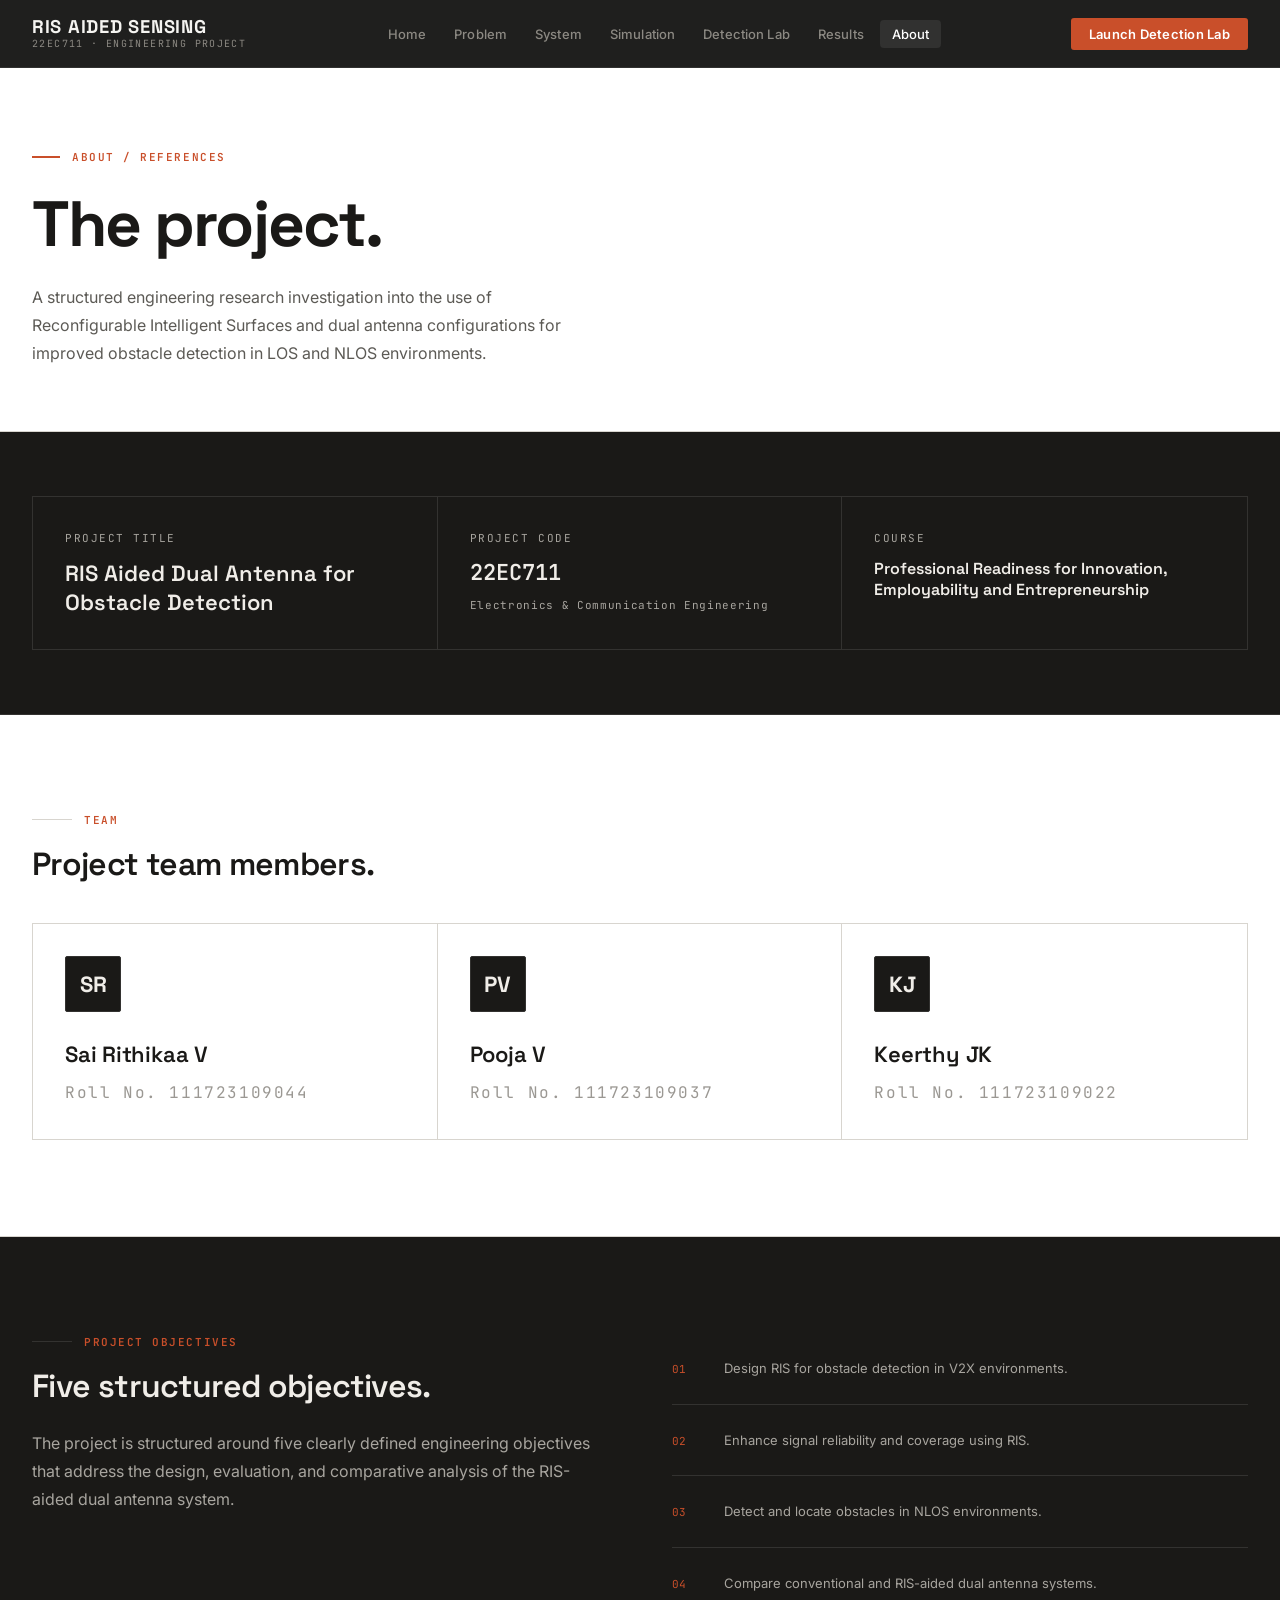
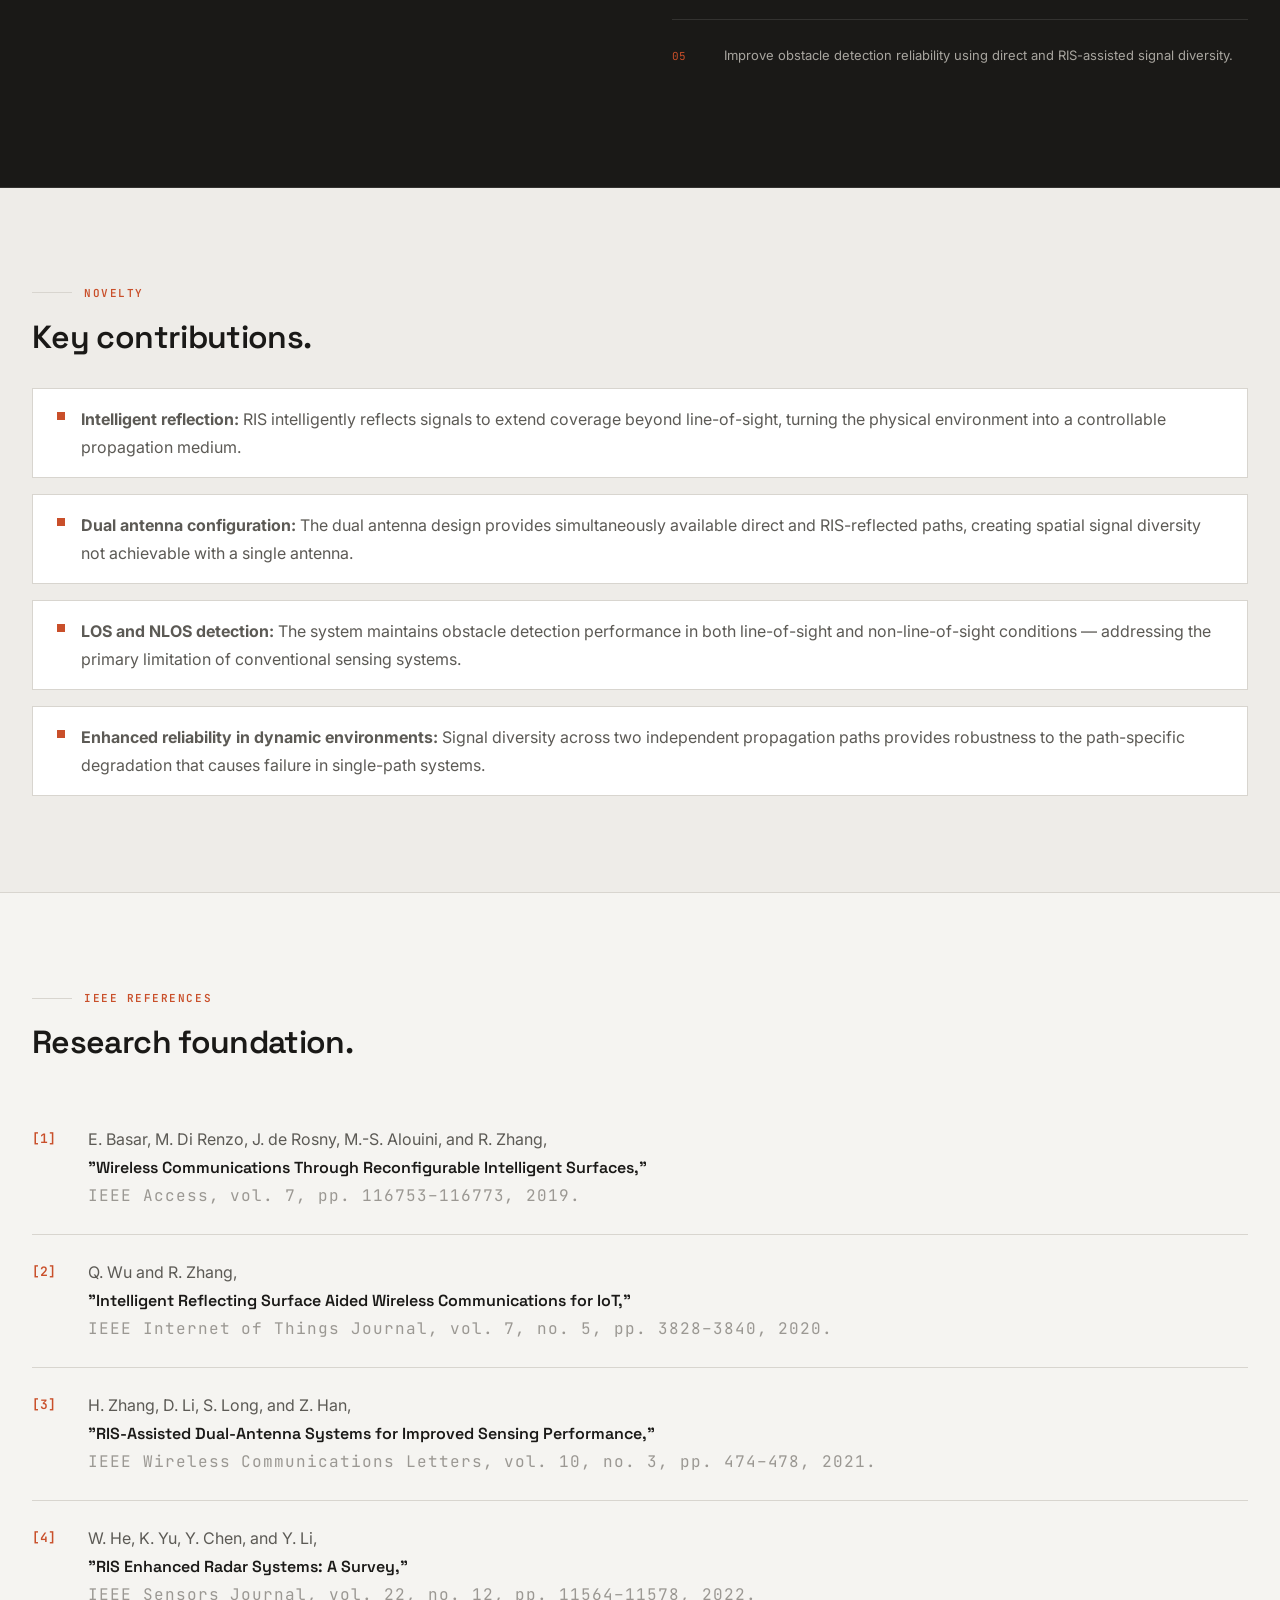
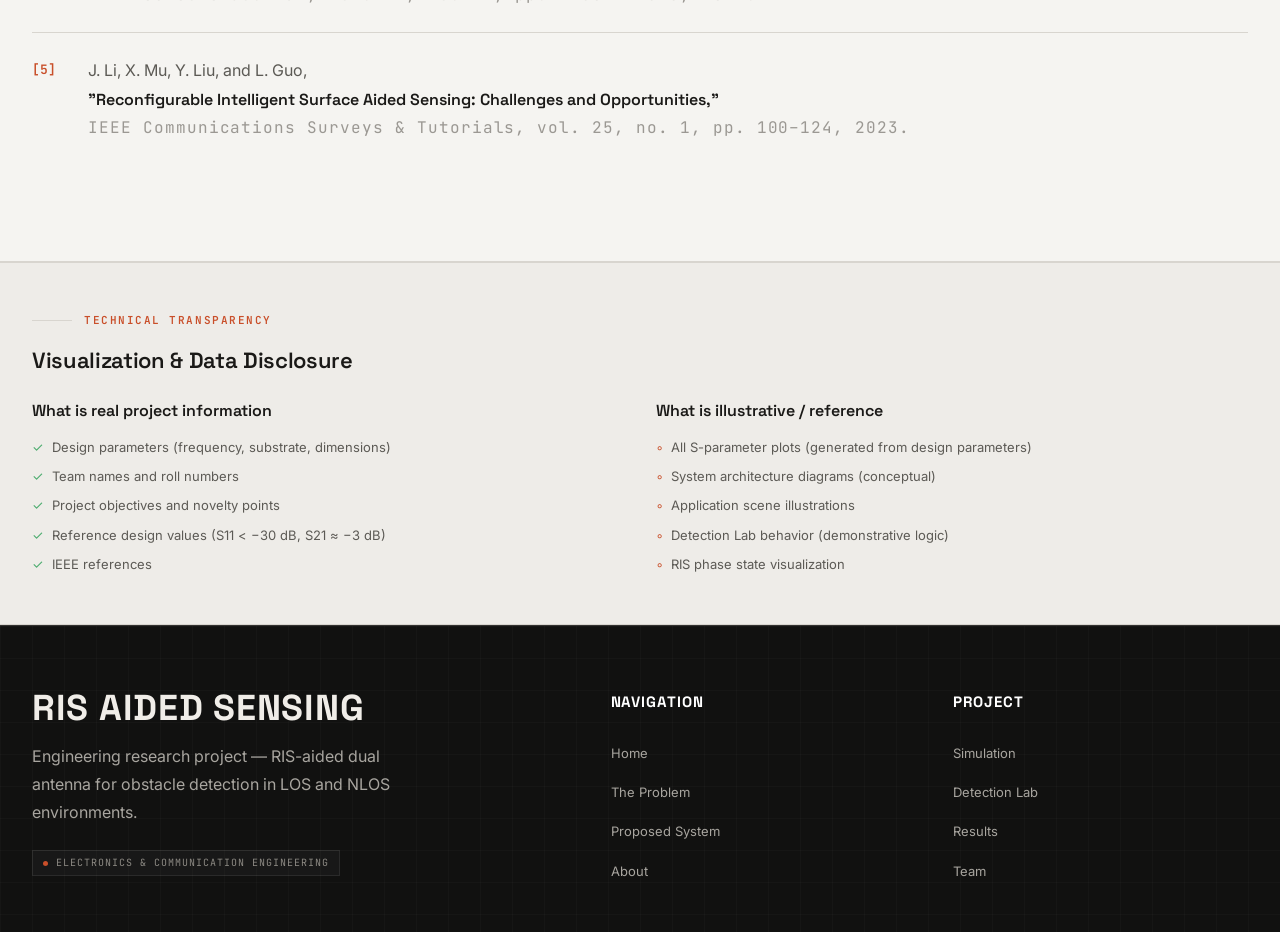
==== about.html @ cf2caef7 "Initial commit: RIS Aided Dual Antenna for Obstacle Detection website" ====
<!DOCTYPE html>
<html lang="en">
<head>
  <meta charset="UTF-8" />
  <meta name="viewport" content="width=device-width, initial-scale=1.0" />
  <title>About & References — RIS-Aided Dual Antenna | 22EC711</title>
  <meta name="description" content="Project team, objectives, novelty, and IEEE references for 22EC711 — RIS-Aided Dual Antenna for Obstacle Detection." />
  <link rel="stylesheet" href="styles.css" />
  <link rel="preconnect" href="https://fonts.googleapis.com" />
  <link rel="preconnect" href="https://fonts.gstatic.com" crossorigin />
  <style>
    /* ABOUT PAGE */
    .about-hero {
      padding-top: calc(var(--nav-h) + var(--sp-20));
      padding-bottom: var(--sp-16);
      background: var(--c-bg);
      border-bottom: 1px solid var(--c-border);
    }

    .project-info-band {
      background: var(--c-bg-dark);
      border-bottom: 1px solid var(--c-border-dark);
    }

    .project-info-grid {
      display: grid;
      grid-template-columns: repeat(3, 1fr);
      border: 1px solid var(--c-border-dark);
    }

    .pinfo-cell {
      padding: var(--sp-8);
      border-right: 1px solid var(--c-border-dark);
    }

    .pinfo-cell:last-child { border-right: none; }

    .pinfo-label {
      font-family: var(--font-mono);
      font-size: var(--text-xs);
      letter-spacing: 0.14em;
      text-transform: uppercase;
      color: var(--c-text-inv-muted);
      margin-bottom: var(--sp-3);
    }

    .pinfo-value {
      font-family: var(--font-display);
      font-size: var(--text-lg);
      font-weight: 600;
      color: var(--c-text-inv);
      line-height: 1.3;
    }

    .pinfo-sub {
      font-family: var(--font-mono);
      font-size: var(--text-xs);
      color: var(--c-text-inv-muted);
      margin-top: var(--sp-2);
      letter-spacing: 0.06em;
    }

    /* Team section */
    .team-section {
      background: var(--c-surface);
      border-bottom: 1px solid var(--c-border);
    }

    .team-grid {
      display: grid;
      grid-template-columns: repeat(3, 1fr);
      gap: 0;
      border: 1px solid var(--c-border);
      margin-top: var(--sp-10);
    }

    .team-card {
      padding: var(--sp-8);
      border-right: 1px solid var(--c-border);
    }

    .team-card:last-child { border-right: none; }

    .team-initials {
      width: 56px; height: 56px;
      background: var(--c-bg-dark);
      border: 1px solid var(--c-border-dark);
      border-radius: 2px;
      display: flex;
      align-items: center;
      justify-content: center;
      font-family: var(--font-display);
      font-size: var(--text-lg);
      font-weight: 700;
      color: var(--c-text-inv);
      margin-bottom: var(--sp-6);
    }

    .team-name {
      font-family: var(--font-display);
      font-size: var(--text-lg);
      font-weight: 600;
      color: var(--c-text);
      margin-bottom: var(--sp-2);
      letter-spacing: -0.01em;
    }

    .team-roll {
      font-family: var(--font-mono);
      font-size: var(--text-xs);
      letter-spacing: 0.1em;
      color: var(--c-text-faint);
    }

    /* Objectives */
    .obj-section {
      background: var(--c-bg-dark);
      border-bottom: 1px solid var(--c-border-dark);
    }

    /* Novelty */
    .novelty-section {
      background: var(--c-bg-alt);
      border-bottom: 1px solid var(--c-border);
    }

    .novelty-list {
      margin-top: var(--sp-8);
      display: flex;
      flex-direction: column;
      gap: var(--sp-4);
    }

    .novelty-item {
      display: flex;
      align-items: start;
      gap: var(--sp-4);
      padding: var(--sp-4) var(--sp-6);
      border: 1px solid var(--c-border);
      background: var(--c-surface);
    }

    .novelty-bullet {
      width: 8px; height: 8px;
      background: var(--c-accent);
      flex-shrink: 0;
      margin-top: 7px;
    }

    .novelty-text {
      font-size: var(--text-sm);
      color: var(--c-text-muted);
      line-height: 1.75;
    }

    /* References */
    .refs-section {
      background: var(--c-bg);
      border-bottom: 1px solid var(--c-border);
    }

    .ref-item {
      display: grid;
      grid-template-columns: 40px 1fr;
      gap: var(--sp-4);
      padding-block: var(--sp-6);
      border-bottom: 1px solid var(--c-border);
    }

    .ref-item:last-child { border-bottom: none; }

    .ref-num {
      font-family: var(--font-mono);
      font-size: var(--text-sm);
      font-weight: 600;
      color: var(--c-accent);
      padding-top: 2px;
    }

    .ref-content {}

    .ref-authors {
      font-size: var(--text-sm);
      color: var(--c-text-muted);
      margin-bottom: 4px;
    }

    .ref-title {
      font-family: var(--font-display);
      font-size: var(--text-base);
      font-weight: 600;
      color: var(--c-text);
      margin-bottom: 4px;
      line-height: 1.45;
    }

    .ref-venue {
      font-family: var(--font-mono);
      font-size: var(--text-xs);
      color: var(--c-text-faint);
      letter-spacing: 0.06em;
    }

    @media (max-width: 900px) {
      .project-info-grid { grid-template-columns: 1fr; }
      .pinfo-cell { border-right: none; border-bottom: 1px solid var(--c-border-dark); }
      .pinfo-cell:last-child { border-bottom: none; }
      .team-grid { grid-template-columns: 1fr; }
      .team-card { border-right: none; border-bottom: 1px solid var(--c-border); }
      .team-card:last-child { border-bottom: none; }
      .ref-item { grid-template-columns: 32px 1fr; }
    }
  </style>
</head>
<body class="page-theme">

<!-- HEADER -->
<header class="site-header" role="banner">
  <nav class="nav-inner" aria-label="Main navigation">
    <a href="index.html" class="nav-logo" aria-label="RIS AIDED SENSING Home">
      <span class="nav-logo-main">RIS AIDED SENSING</span>
      <span class="nav-logo-sub">22EC711 · Engineering Project</span>
    </a>
    <ul class="nav-links">
      <li><a href="index.html">Home</a></li>
      <li><a href="problem.html">Problem</a></li>
      <li><a href="system.html">System</a></li>
      <li><a href="simulation.html">Simulation</a></li>
      <li><a href="detection.html">Detection Lab</a></li>
      <li><a href="results.html">Results</a></li>
      <li><a href="about.html">About</a></li>
    </ul>
    <div class="nav-cta-wrap">
      <a href="detection.html" class="nav-cta">Launch Detection Lab</a>
    </div>
    <button class="nav-hamburger" aria-label="Toggle navigation" aria-expanded="false" aria-controls="mobile-menu">
      <span></span><span></span><span></span>
    </button>
  </nav>
</header>

<nav id="mobile-menu" class="nav-mobile" aria-label="Mobile navigation">
  <a href="index.html">Home</a>
  <a href="problem.html">Problem</a>
  <a href="system.html">System</a>
  <a href="simulation.html">Simulation</a>
  <a href="detection.html">Detection Lab</a>
  <a href="results.html">Results</a>
  <a href="about.html">About</a>
</nav>

<!-- HERO -->
<section class="about-hero theme-light" aria-labelledby="about-hero-heading">
  <div class="container">
    <div class="eyebrow">
      <div class="eyebrow-bar"></div>
      <span class="label-accent">About / References</span>
    </div>
    <h1 class="heading-display" id="about-hero-heading" style="margin-bottom:var(--sp-6);">
      The project.
    </h1>
    <p class="body-lg" style="max-width:560px;">
      A structured engineering research investigation into the use of Reconfigurable Intelligent Surfaces and dual antenna configurations for improved obstacle detection in LOS and NLOS environments.
    </p>
  </div>
</section>

<!-- PROJECT INFO -->
<section class="project-info-band section-sm theme-dark" aria-labelledby="project-info-heading">
  <div class="container">
    <h2 class="sr-only" id="project-info-heading">Project Information</h2>
    <div class="project-info-grid">
      <div class="pinfo-cell">
        <div class="pinfo-label">Project Title</div>
        <div class="pinfo-value">RIS Aided Dual Antenna for Obstacle Detection</div>
      </div>
      <div class="pinfo-cell">
        <div class="pinfo-label">Project Code</div>
        <div class="pinfo-value" style="font-family:var(--font-mono);">22EC711</div>
        <div class="pinfo-sub">Electronics & Communication Engineering</div>
      </div>
      <div class="pinfo-cell">
        <div class="pinfo-label">Course</div>
        <div class="pinfo-value" style="font-size:var(--text-base);">Professional Readiness for Innovation, Employability and Entrepreneurship</div>
      </div>
    </div>
  </div>
</section>

<!-- TEAM -->
<section class="team-section section theme-light" id="team" aria-labelledby="team-heading">
  <div class="container">
    <div class="section-eyebrow reveal">
      <div class="section-eyebrow-line"></div>
      <span class="label-accent">Team</span>
    </div>
    <h2 class="heading-md reveal" id="team-heading" style="margin-bottom:0;">
      Project team members.
    </h2>

    <div class="team-grid">
      <div class="team-card reveal">
        <div class="team-initials" aria-hidden="true">SR</div>
        <h3 class="team-name">Sai Rithikaa V</h3>
        <p class="team-roll">Roll No. 111723109044</p>
      </div>
      <div class="team-card reveal reveal-d2">
        <div class="team-initials" aria-hidden="true">PV</div>
        <h3 class="team-name">Pooja V</h3>
        <p class="team-roll">Roll No. 111723109037</p>
      </div>
      <div class="team-card reveal reveal-d3">
        <div class="team-initials" aria-hidden="true">KJ</div>
        <h3 class="team-name">Keerthy JK</h3>
        <p class="team-roll">Roll No. 111723109022</p>
      </div>
    </div>
  </div>
</section>

<!-- OBJECTIVES -->
<section class="obj-section section theme-dark" id="objectives" aria-labelledby="obj-heading">
  <div class="container">
    <div class="grid-2" style="gap:var(--sp-16);align-items:start;">
      <div class="reveal">
        <div class="section-eyebrow">
          <div class="section-eyebrow-line dark"></div>
          <span class="label-accent">Project Objectives</span>
        </div>
        <h2 class="heading-md" id="obj-heading" style="color:var(--c-text-inv);margin-bottom:var(--sp-6);">
          Five structured objectives.
        </h2>
        <p style="font-size:var(--text-base);color:var(--c-text-inv-muted);line-height:1.75;">
          The project is structured around five clearly defined engineering objectives that address the design, evaluation, and comparative analysis of the RIS-aided dual antenna system.
        </p>
      </div>

      <div class="reveal reveal-d2">
        <div style="display:flex;flex-direction:column;">
          <div style="display:flex;gap:var(--sp-6);padding-block:var(--sp-6);border-bottom:1px solid var(--c-border-dark);">
            <span style="font-family:var(--font-mono);font-size:var(--text-xs);color:var(--c-accent);min-width:28px;padding-top:3px;">01</span>
            <p style="font-size:var(--text-sm);color:var(--c-text-inv-muted);line-height:1.75;">Design RIS for obstacle detection in V2X environments.</p>
          </div>
          <div style="display:flex;gap:var(--sp-6);padding-block:var(--sp-6);border-bottom:1px solid var(--c-border-dark);">
            <span style="font-family:var(--font-mono);font-size:var(--text-xs);color:var(--c-accent);min-width:28px;padding-top:3px;">02</span>
            <p style="font-size:var(--text-sm);color:var(--c-text-inv-muted);line-height:1.75;">Enhance signal reliability and coverage using RIS.</p>
          </div>
          <div style="display:flex;gap:var(--sp-6);padding-block:var(--sp-6);border-bottom:1px solid var(--c-border-dark);">
            <span style="font-family:var(--font-mono);font-size:var(--text-xs);color:var(--c-accent);min-width:28px;padding-top:3px;">03</span>
            <p style="font-size:var(--text-sm);color:var(--c-text-inv-muted);line-height:1.75;">Detect and locate obstacles in NLOS environments.</p>
          </div>
          <div style="display:flex;gap:var(--sp-6);padding-block:var(--sp-6);border-bottom:1px solid var(--c-border-dark);">
            <span style="font-family:var(--font-mono);font-size:var(--text-xs);color:var(--c-accent);min-width:28px;padding-top:3px;">04</span>
            <p style="font-size:var(--text-sm);color:var(--c-text-inv-muted);line-height:1.75;">Compare conventional and RIS-aided dual antenna systems.</p>
          </div>
          <div style="display:flex;gap:var(--sp-6);padding-block:var(--sp-6);">
            <span style="font-family:var(--font-mono);font-size:var(--text-xs);color:var(--c-accent);min-width:28px;padding-top:3px;">05</span>
            <p style="font-size:var(--text-sm);color:var(--c-text-inv-muted);line-height:1.75;">Improve obstacle detection reliability using direct and RIS-assisted signal diversity.</p>
          </div>
        </div>
      </div>
    </div>
  </div>
</section>

<!-- NOVELTY -->
<section class="novelty-section section theme-light" aria-labelledby="novelty-heading">
  <div class="container">
    <div class="section-eyebrow reveal">
      <div class="section-eyebrow-line"></div>
      <span class="label-accent">Novelty</span>
    </div>
    <h2 class="heading-md reveal" id="novelty-heading" style="margin-bottom:0;">
      Key contributions.
    </h2>

    <div class="novelty-list">
      <div class="novelty-item reveal">
        <div class="novelty-bullet" aria-hidden="true"></div>
        <p class="novelty-text">
          <strong>Intelligent reflection:</strong> RIS intelligently reflects signals to extend coverage beyond line-of-sight, turning the physical environment into a controllable propagation medium.
        </p>
      </div>
      <div class="novelty-item reveal">
        <div class="novelty-bullet" aria-hidden="true"></div>
        <p class="novelty-text">
          <strong>Dual antenna configuration:</strong> The dual antenna design provides simultaneously available direct and RIS-reflected paths, creating spatial signal diversity not achievable with a single antenna.
        </p>
      </div>
      <div class="novelty-item reveal">
        <div class="novelty-bullet" aria-hidden="true"></div>
        <p class="novelty-text">
          <strong>LOS and NLOS detection:</strong> The system maintains obstacle detection performance in both line-of-sight and non-line-of-sight conditions — addressing the primary limitation of conventional sensing systems.
        </p>
      </div>
      <div class="novelty-item reveal">
        <div class="novelty-bullet" aria-hidden="true"></div>
        <p class="novelty-text">
          <strong>Enhanced reliability in dynamic environments:</strong> Signal diversity across two independent propagation paths provides robustness to the path-specific degradation that causes failure in single-path systems.
        </p>
      </div>
    </div>
  </div>
</section>

<!-- REFERENCES -->
<section class="refs-section section theme-dark" id="references" aria-labelledby="refs-heading">
  <div class="container">
    <div class="section-eyebrow reveal">
      <div class="section-eyebrow-line"></div>
      <span class="label-accent">IEEE References</span>
    </div>
    <h2 class="heading-md reveal" id="refs-heading" style="margin-bottom:var(--sp-10);">
      Research foundation.
    </h2>

    <div>
      <div class="ref-item reveal">
        <span class="ref-num">[1]</span>
        <div class="ref-content">
          <p class="ref-authors">E. Basar, M. Di Renzo, J. de Rosny, M.-S. Alouini, and R. Zhang,</p>
          <p class="ref-title">"Wireless Communications Through Reconfigurable Intelligent Surfaces,"</p>
          <p class="ref-venue">IEEE Access, vol. 7, pp. 116753–116773, 2019.</p>
        </div>
      </div>

      <div class="ref-item reveal">
        <span class="ref-num">[2]</span>
        <div class="ref-content">
          <p class="ref-authors">Q. Wu and R. Zhang,</p>
          <p class="ref-title">"Intelligent Reflecting Surface Aided Wireless Communications for IoT,"</p>
          <p class="ref-venue">IEEE Internet of Things Journal, vol. 7, no. 5, pp. 3828–3840, 2020.</p>
        </div>
      </div>

      <div class="ref-item reveal">
        <span class="ref-num">[3]</span>
        <div class="ref-content">
          <p class="ref-authors">H. Zhang, D. Li, S. Long, and Z. Han,</p>
          <p class="ref-title">"RIS-Assisted Dual-Antenna Systems for Improved Sensing Performance,"</p>
          <p class="ref-venue">IEEE Wireless Communications Letters, vol. 10, no. 3, pp. 474–478, 2021.</p>
        </div>
      </div>

      <div class="ref-item reveal">
        <span class="ref-num">[4]</span>
        <div class="ref-content">
          <p class="ref-authors">W. He, K. Yu, Y. Chen, and Y. Li,</p>
          <p class="ref-title">"RIS Enhanced Radar Systems: A Survey,"</p>
          <p class="ref-venue">IEEE Sensors Journal, vol. 22, no. 12, pp. 11564–11578, 2022.</p>
        </div>
      </div>

      <div class="ref-item reveal">
        <span class="ref-num">[5]</span>
        <div class="ref-content">
          <p class="ref-authors">J. Li, X. Mu, Y. Liu, and L. Guo,</p>
          <p class="ref-title">"Reconfigurable Intelligent Surface Aided Sensing: Challenges and Opportunities,"</p>
          <p class="ref-venue">IEEE Communications Surveys &amp; Tutorials, vol. 25, no. 1, pp. 100–124, 2023.</p>
        </div>
      </div>
    </div>
  </div>
</section>

<!-- Technical Transparency Note -->
<section style="background:var(--c-bg-alt);border-top:1px solid var(--c-border);border-bottom:1px solid var(--c-border);padding-block:var(--sp-12);" class="theme-light">
  <div class="container">
    <div class="section-eyebrow reveal">
      <div class="section-eyebrow-line"></div>
      <span class="label-accent">Technical Transparency</span>
    </div>
    <h2 class="heading-sm reveal" style="margin-bottom:var(--sp-6);">Visualization & Data Disclosure</h2>
    <div class="grid-2 reveal" style="gap:var(--sp-8);">
      <div>
        <h3 style="font-family:var(--font-display);font-size:var(--text-base);font-weight:600;color:var(--c-text);margin-bottom:var(--sp-3);">What is real project information</h3>
        <ul style="display:flex;flex-direction:column;gap:var(--sp-2);">
          <li style="font-size:var(--text-sm);color:var(--c-text-muted);display:flex;gap:var(--sp-2);"><span style="color:var(--c-signal);">✓</span> Design parameters (frequency, substrate, dimensions)</li>
          <li style="font-size:var(--text-sm);color:var(--c-text-muted);display:flex;gap:var(--sp-2);"><span style="color:var(--c-signal);">✓</span> Team names and roll numbers</li>
          <li style="font-size:var(--text-sm);color:var(--c-text-muted);display:flex;gap:var(--sp-2);"><span style="color:var(--c-signal);">✓</span> Project objectives and novelty points</li>
          <li style="font-size:var(--text-sm);color:var(--c-text-muted);display:flex;gap:var(--sp-2);"><span style="color:var(--c-signal);">✓</span> Reference design values (S11 &lt; −30 dB, S21 ≈ −3 dB)</li>
          <li style="font-size:var(--text-sm);color:var(--c-text-muted);display:flex;gap:var(--sp-2);"><span style="color:var(--c-signal);">✓</span> IEEE references</li>
        </ul>
      </div>
      <div>
        <h3 style="font-family:var(--font-display);font-size:var(--text-base);font-weight:600;color:var(--c-text);margin-bottom:var(--sp-3);">What is illustrative / reference</h3>
        <ul style="display:flex;flex-direction:column;gap:var(--sp-2);">
          <li style="font-size:var(--text-sm);color:var(--c-text-muted);display:flex;gap:var(--sp-2);"><span style="color:var(--c-accent);">◦</span> All S-parameter plots (generated from design parameters)</li>
          <li style="font-size:var(--text-sm);color:var(--c-text-muted);display:flex;gap:var(--sp-2);"><span style="color:var(--c-accent);">◦</span> System architecture diagrams (conceptual)</li>
          <li style="font-size:var(--text-sm);color:var(--c-text-muted);display:flex;gap:var(--sp-2);"><span style="color:var(--c-accent);">◦</span> Application scene illustrations</li>
          <li style="font-size:var(--text-sm);color:var(--c-text-muted);display:flex;gap:var(--sp-2);"><span style="color:var(--c-accent);">◦</span> Detection Lab behavior (demonstrative logic)</li>
          <li style="font-size:var(--text-sm);color:var(--c-text-muted);display:flex;gap:var(--sp-2);"><span style="color:var(--c-accent);">◦</span> RIS phase state visualization</li>
        </ul>
      </div>
    </div>
  </div>
</section>

<!-- FOOTER -->
<footer class="site-footer" role="contentinfo">
  <div class="container footer-main-container">
    <div class="footer-grid">
      <div class="footer-brand-col">
        <a href="index.html" class="footer-logo-link" aria-label="RIS AIDED SENSING Home">
          <div class="footer-logo-main">RIS AIDED SENSING</div>
        </a>
        <p class="footer-desc">
          Engineering research project — RIS-aided dual antenna for obstacle detection in LOS and NLOS environments.
        </p>
        <div class="footer-badge-tag">
          <span class="footer-badge-dot"></span>
          <span>ELECTRONICS &amp; COMMUNICATION ENGINEERING</span>
        </div>
      </div>

      <div class="footer-nav-col">
        <div class="footer-col-hd">Navigation</div>
        <ul class="footer-nav-links">
          <li><a href="index.html">Home</a></li>
          <li><a href="problem.html">The Problem</a></li>
          <li><a href="system.html">Proposed System</a></li>
          <li><a href="about.html">About</a></li>
        </ul>
      </div>

      <div class="footer-project-col">
        <div class="footer-col-hd">Project</div>
        <ul class="footer-nav-links">
          <li><a href="simulation.html">Simulation</a></li>
          <li><a href="detection.html">Detection Lab</a></li>
          <li><a href="results.html">Results</a></li>
          <li><a href="about.html#team">Team</a></li>
        </ul>
      </div>
    </div>
  </div>
</footer>

<style>
.sr-only {
  position: absolute; width: 1px; height: 1px;
  padding: 0; margin: -1px; overflow: hidden;
  clip: rect(0,0,0,0); white-space: nowrap; border-width: 0;
}
</style>

<script src="app.js"></script>
</body>
</html>
---- styles.css ----
/* =========================================================
   RIS-AIDED DUAL ANTENNA — MASTER STYLESHEET
   Design System: Precision Engineering Research
   ========================================================= */

@import url('https://fonts.googleapis.com/css2?family=Inter:wght@300;400;500;600;700&family=Space+Grotesk:wght@400;500;600;700&family=DM+Serif+Display:ital@0;1&family=JetBrains+Mono:wght@300;400;500;600&display=swap');

/* =========================================================
   CSS CUSTOM PROPERTIES
   ========================================================= */
:root {
  --c-bg:          #f5f4f1;
  --c-bg-alt:      #eeece8;
  --c-bg-dark:     #1a1917;
  --c-bg-darker:   #111110;
  --c-surface:     #ffffff;
  --c-surface-dark:#252420;

  --c-text:        #1a1917;
  --c-text-muted:  #5c5a55;
  --c-text-faint:  #9b9893;
  --c-text-inv:    #f0ede8;
  --c-text-inv-muted: #a8a59f;

  --c-border:      #d8d5cf;
  --c-border-dark: #333230;

  --c-accent:      #c94f2a;
  --c-accent-dim:  rgba(201,79,42,0.15);

  --c-direct:      #c94f2a;
  --c-ris:         #3a7ebf;
  --c-signal:      #4aab6d;
  --c-obstacle:    #4a4845;

  --font-ui:       'Inter', system-ui, sans-serif;
  --font-display:  'Space Grotesk', system-ui, sans-serif;
  --font-serif:    'Space Grotesk', system-ui, sans-serif;
  --font-mono:     'JetBrains Mono', 'Courier New', monospace;

  --text-xs:    0.6875rem;
  --text-sm:    0.8125rem;
  --text-base:  1rem;
  --text-md:    1.125rem;
  --text-lg:    1.375rem;
  --text-xl:    1.75rem;
  --text-2xl:   2.25rem;
  --text-3xl:   3rem;
  --text-4xl:   4rem;
  --text-5xl:   5rem;

  --sp-1:  0.25rem; --sp-2:  0.5rem;  --sp-3:  0.75rem;
  --sp-4:  1rem;    --sp-6:  1.5rem;  --sp-8:  2rem;
  --sp-10: 2.5rem;  --sp-12: 3rem;    --sp-16: 4rem;
  --sp-20: 5rem;    --sp-24: 6rem;    --sp-32: 8rem;

  --max-w:       1280px;
  --max-w-prose: 700px;
  --nav-h:       68px;

  --ease-out: cubic-bezier(0.16, 1, 0.3, 1);
  --ease-io:  cubic-bezier(0.87, 0, 0.13, 1);
  --dur-fast: 160ms; --dur-base: 280ms; --dur-slow: 500ms;
}

/* RESET */
*, *::before, *::after { box-sizing: border-box; margin: 0; padding: 0; }
html {
  font-size: 16px;
  scroll-behavior: smooth;
  -webkit-text-size-adjust: 100%;
  overflow-y: scroll;
}
body {
  font-family: var(--font-ui);
  font-size: var(--text-base);
  line-height: 1.65;
  color: var(--c-text);
  background: var(--c-bg);
  -webkit-font-smoothing: antialiased;
  overflow-x: hidden;
}
img, svg { display: block; max-width: 100%; }
a { color: inherit; text-decoration: none; }
button { font-family: var(--font-ui); cursor: pointer; border: none; background: none; }
ul { list-style: none; }

/* =========================================================
   TYPOGRAPHY
   ========================================================= */

.heading-display {
  font-family: var(--font-display);
  font-size: clamp(2.25rem, 5vw, 4.25rem);
  font-weight: 700;
  line-height: 1.08;
  letter-spacing: -0.03em;
}

.heading-lg {
  font-family: var(--font-display);
  font-size: clamp(1.75rem, 3.5vw, 3rem);
  font-weight: 700;
  line-height: 1.15;
  letter-spacing: -0.025em;
}

.heading-md {
  font-family: var(--font-display);
  font-size: clamp(1.375rem, 2.5vw, 2.25rem);
  font-weight: 600;
  line-height: 1.2;
  letter-spacing: -0.02em;
}

.heading-sm {
  font-family: var(--font-display);
  font-size: var(--text-lg);
  font-weight: 600;
  line-height: 1.3;
  letter-spacing: -0.015em;
}

.label-mono {
  font-family: var(--font-mono);
  font-size: var(--text-xs);
  font-weight: 500;
  letter-spacing: 0.12em;
  text-transform: uppercase;
  color: var(--c-text-faint);
}

.label-accent {
  font-family: var(--font-mono);
  font-size: var(--text-xs);
  font-weight: 600;
  letter-spacing: 0.14em;
  text-transform: uppercase;
  color: var(--c-accent);
}

.body-lg {
  font-size: var(--text-md);
  line-height: 1.75;
  color: var(--c-text-muted);
}

.body-base {
  font-size: var(--text-base);
  line-height: 1.7;
  color: var(--c-text-muted);
}

.mono-val {
  font-family: var(--font-mono);
  color: var(--c-accent);
  font-size: var(--text-sm);
}

/* =========================================================
   LAYOUT
   ========================================================= */

.container {
  width: 100%; max-width: var(--max-w);
  margin-inline: auto; padding-inline: var(--sp-8);
}

.container-narrow {
  width: 100%; max-width: var(--max-w-prose);
  margin-inline: auto; padding-inline: var(--sp-8);
}

.section     { padding-block: var(--sp-24); }
.section-sm  { padding-block: var(--sp-16); }
.section-lg  { padding-block: var(--sp-32); }

.grid-2  { display: grid; grid-template-columns: 1fr 1fr;          gap: var(--sp-8); }
.grid-3  { display: grid; grid-template-columns: repeat(3, 1fr);   gap: var(--sp-6); }
.grid-4  { display: grid; grid-template-columns: repeat(4, 1fr);   gap: var(--sp-6); }

.flex-between { display: flex; align-items: center; justify-content: space-between; }
.flex-center  { display: flex; align-items: center; justify-content: center; }
.gap-4 { gap: var(--sp-4); }
.gap-6 { gap: var(--sp-6); }

/* =========================================================
   HEADER — FIXED UNIFIED RESEARCH NAVIGATION
   ========================================================= */

.site-header {
  position: fixed;
  top: 0;
  left: 0;
  right: 0;
  height: var(--nav-h);
  background: rgba(17, 17, 16, 0.94);
  backdrop-filter: blur(14px);
  -webkit-backdrop-filter: blur(14px);
  border-bottom: 1px solid rgba(255, 255, 255, 0.08);
  z-index: 1000;
  transition: background var(--dur-base), border-color var(--dur-base), box-shadow var(--dur-base);
}

.site-header.dark-nav {
  background: rgba(17, 17, 16, 0.96);
  border-bottom-color: rgba(255, 255, 255, 0.08);
}

.nav-inner {
  display: flex;
  align-items: center;
  justify-content: space-between;
  height: 100%;
  max-width: var(--max-w);
  margin-inline: auto;
  padding-inline: var(--sp-8);
}

.nav-logo {
  display: flex;
  flex-direction: column;
  gap: 2px;
  text-decoration: none;
}

.nav-logo-main {
  font-family: var(--font-display);
  font-size: 1.15rem;
  font-weight: 700;
  letter-spacing: 0.04em;
  color: #f5f4f1;
  line-height: 1;
}
.nav-logo-main span {
  color: var(--c-accent);
}

.nav-logo-sub {
  font-family: var(--font-mono);
  font-size: 0.62rem;
  letter-spacing: 0.14em;
  text-transform: uppercase;
  color: #8c8983;
  line-height: 1;
}

.nav-links {
  display: flex;
  align-items: center;
  gap: 4px;
}

.nav-links a {
  font-family: var(--font-ui);
  font-size: var(--text-sm);
  font-weight: 500;
  color: #8c8983;
  padding: 6px 12px;
  border-radius: 4px;
  transition: all var(--dur-fast);
  letter-spacing: 0.01em;
  text-decoration: none;
}

.nav-links a:hover,
.nav-links a.active {
  color: #ffffff;
  background: rgba(255, 255, 255, 0.08);
}

.nav-cta {
  font-family: var(--font-ui);
  font-size: var(--text-sm);
  font-weight: 600;
  color: #ffffff !important;
  background: var(--c-accent) !important;
  padding: 8px 18px !important;
  border-radius: 3px;
  letter-spacing: 0.02em;
  white-space: nowrap;
  text-decoration: none;
  transition: background var(--dur-fast), transform var(--dur-fast) !important;
}
.nav-cta:hover {
  background: #b54220 !important;
  transform: translateY(-1px);
}

.nav-hamburger {
  display: none;
  flex-direction: column;
  gap: 5px;
  padding: 8px;
  background: none;
  border: none;
  cursor: pointer;
}
.nav-hamburger span {
  display: block;
  width: 22px;
  height: 2px;
  background: #f5f4f1;
  border-radius: 2px;
  transition: all var(--dur-base) var(--ease-out);
}
.nav-hamburger.open span:nth-child(1) { transform: translateY(7px) rotate(45deg); }
.nav-hamburger.open span:nth-child(2) { opacity: 0; transform: scaleX(0); }
.nav-hamburger.open span:nth-child(3) { transform: translateY(-7px) rotate(-45deg); }

.nav-mobile {
  display: none;
  position: fixed;
  top: var(--nav-h);
  left: 0;
  right: 0;
  background: #111110;
  border-bottom: 1px solid rgba(255, 255, 255, 0.08);
  padding: var(--sp-4) var(--sp-8);
  z-index: 999;
  flex-direction: column;
  gap: 0;
}
.nav-mobile.open {
  display: flex;
}
.nav-mobile a {
  font-family: var(--font-ui);
  font-size: var(--text-base);
  font-weight: 500;
  color: #8c8983;
  padding: 14px 8px;
  border-bottom: 1px solid rgba(255, 255, 255, 0.06);
  text-decoration: none;
  transition: color var(--dur-fast);
}
.nav-mobile a:last-child {
  border-bottom: none;
}
.nav-mobile a:hover,
.nav-mobile a.active {
  color: #ffffff;
}

/* =========================================================
   FOOTER
   ========================================================= */

/* =========================================================
   FOOTER — REFINED ENGINEERING WORKSTATION FOOTER
   ========================================================= */

.site-footer {
  background: #111110;
  background-image: 
    linear-gradient(rgba(255, 255, 255, 0.02) 1px, transparent 1px),
    linear-gradient(90deg, rgba(255, 255, 255, 0.02) 1px, transparent 1px);
  background-size: 32px 32px;
  color: var(--c-text-inv);
  border-top: 1px solid var(--c-border-dark);
  position: relative;
  margin-top: 0;
}

.footer-top-rule {
  border-bottom: 1px solid rgba(255, 255, 255, 0.06);
  padding-block: var(--sp-3);
  background: rgba(0, 0, 0, 0.2);
}

.footer-rule-inner {
  display: flex;
  align-items: center;
  gap: var(--sp-4);
  font-family: var(--font-mono);
  font-size: 10px;
  letter-spacing: 0.14em;
  color: #6a6762;
  text-transform: uppercase;
}

.footer-rule-dot {
  width: 6px;
  height: 6px;
  background: var(--c-accent);
  border-radius: 50%;
  display: inline-block;
}

.footer-rule-label {
  color: var(--c-text-inv-muted);
}

.footer-rule-coord {
  margin-left: auto;
  color: #55534f;
}

.footer-main-container {
  padding-block: var(--sp-16) var(--sp-12);
}

.footer-grid {
  display: grid;
  grid-template-columns: 1.8fr 1fr 1fr;
  gap: var(--sp-12);
  align-items: start;
}

.footer-brand-col {
  display: flex;
  flex-direction: column;
  align-items: flex-start;
}

.footer-logo-link {
  display: inline-block;
  text-decoration: none;
  margin-bottom: var(--sp-4);
}

.footer-logo-main {
  font-family: var(--font-display);
  font-size: var(--text-2xl);
  font-weight: 700;
  letter-spacing: 0.02em;
  line-height: 1;
  color: var(--c-text-inv);
}
.footer-logo-main span {
  color: var(--c-accent);
}

.footer-desc {
  font-size: var(--text-sm);
  color: var(--c-text-inv-muted);
  line-height: 1.75;
  max-width: 360px;
  margin-bottom: var(--sp-6);
}

.footer-badge-tag {
  display: inline-flex;
  align-items: center;
  gap: var(--sp-2);
  padding: 4px 10px;
  background: rgba(255, 255, 255, 0.03);
  border: 1px solid rgba(255, 255, 255, 0.08);
  font-family: var(--font-mono);
  font-size: 10px;
  letter-spacing: 0.1em;
  color: #8c8983;
  text-transform: uppercase;
}

.footer-badge-dot {
  width: 5px;
  height: 5px;
  background: var(--c-accent);
  border-radius: 50%;
}

.footer-col-hd {
  font-family: var(--font-display);
  font-size: 0.9375rem;
  font-weight: 700;
  letter-spacing: 0.06em;
  text-transform: uppercase;
  color: #ffffff;
  margin-bottom: var(--sp-6);
  display: flex;
  align-items: center;
}

.footer-nav-links {
  display: flex;
  flex-direction: column;
  gap: 12px;
}

.footer-nav-links li {
  list-style: none;
}

.footer-nav-links a {
  font-family: var(--font-ui);
  font-size: var(--text-sm);
  color: var(--c-text-inv-muted);
  display: inline-flex;
  align-items: center;
  transition: all var(--dur-fast);
  padding-block: 2px;
  position: relative;
}

.footer-nav-links a:hover {
  color: #ffffff;
  transform: translateX(4px);
}

.footer-nav-links a:focus-visible {
  outline: 2px solid var(--c-accent);
  outline-offset: 3px;
  color: #ffffff;
}

.footer-nav-links a:hover::before {
  content: '›';
  color: var(--c-accent);
  font-family: var(--font-mono);
  margin-right: 6px;
  font-weight: 700;
}

.footer-code-block {
  margin-top: var(--sp-6);
  padding-top: var(--sp-4);
  border-top: 1px solid rgba(255, 255, 255, 0.06);
}

.footer-code-val {
  font-family: var(--font-mono);
  font-size: var(--text-sm);
  font-weight: 700;
  color: var(--c-accent);
  letter-spacing: 0.12em;
  display: inline-block;
  padding: 4px 10px;
  background: rgba(201, 79, 42, 0.12);
  border: 1px solid rgba(201, 79, 42, 0.35);
}

.footer-bottom {
  margin-top: var(--sp-12);
  padding-top: var(--sp-8);
  border-top: 1px solid rgba(255, 255, 255, 0.08);
  display: flex;
  align-items: center;
  justify-content: space-between;
  flex-wrap: wrap;
  gap: var(--sp-4);
}

.footer-bottom-text {
  font-family: var(--font-mono);
  font-size: var(--text-xs);
  color: #726f6a;
  letter-spacing: 0.06em;
  line-height: 1.6;
}

.footer-bottom-right {
  text-align: right;
}

@media (max-width: 900px) {
  .footer-grid {
    grid-template-columns: 1fr 1fr;
    gap: var(--sp-8);
  }
  .footer-brand-col {
    grid-column: span 2;
  }
  .footer-bottom {
    flex-direction: column;
    align-items: flex-start;
    gap: var(--sp-2);
  }
  .footer-bottom-right {
    text-align: left;
  }
}

@media (max-width: 600px) {
  .footer-grid {
    grid-template-columns: 1fr;
    gap: var(--sp-8);
  }
  .footer-brand-col {
    grid-column: span 1;
  }
  .footer-rule-coord {
    display: none;
  }
}

/* =========================================================
   PAGE HERO
   ========================================================= */

.page-hero {
  padding-top: calc(var(--nav-h) + var(--sp-20));
  padding-bottom: var(--sp-16);
  border-bottom: 1px solid var(--c-border);
}

.page-hero-dark {
  background: var(--c-bg-dark);
  border-bottom-color: var(--c-border-dark);
}

.eyebrow {
  display: flex; align-items: center; gap: var(--sp-3);
  margin-bottom: var(--sp-6);
}

.eyebrow-bar {
  width: 28px; height: 2px; background: var(--c-accent);
}

/* =========================================================
   METRIC GRID
   ========================================================= */

.metric-band {
  display: grid;
  grid-template-columns: repeat(auto-fit, minmax(150px, 1fr));
  border: 1px solid var(--c-border);
}

.metric-band.dark { border-color: var(--c-border-dark); }

.metric-cell {
  padding: var(--sp-6) var(--sp-6);
  border-right: 1px solid var(--c-border);
}
.metric-band.dark .metric-cell { border-right-color: var(--c-border-dark); }
.metric-cell:last-child { border-right: none; }

.metric-v {
  font-family: var(--font-mono); font-size: var(--text-xl);
  font-weight: 600; line-height: 1.2; color: var(--c-text);
  letter-spacing: -0.01em;
}
.metric-band.dark .metric-v { color: var(--c-text-inv); }
.metric-v.accent { color: var(--c-accent); }

.metric-k {
  font-family: var(--font-mono); font-size: var(--text-xs);
  letter-spacing: 0.1em; text-transform: uppercase;
  color: var(--c-text-faint); margin-top: 4px;
}
.metric-band.dark .metric-k { color: var(--c-text-inv-muted); }

/* =========================================================
   BUTTONS
   ========================================================= */

.btn {
  display: inline-flex; align-items: center; gap: var(--sp-2);
  font-family: var(--font-ui); font-size: var(--text-sm);
  font-weight: 600; letter-spacing: 0.02em;
  padding: 12px 28px; border-radius: 3px; cursor: pointer;
  transition: all var(--dur-base) var(--ease-out);
  text-decoration: none; border: 1.5px solid transparent;
}
.btn-primary {
  background: var(--c-text); color: var(--c-surface);
  border-color: var(--c-text);
}
.btn-primary:hover { background: var(--c-accent); border-color: var(--c-accent); transform: translateY(-2px); }

.btn-outline {
  background: transparent; color: var(--c-text);
  border-color: currentColor;
}
.btn-outline:hover { background: var(--c-text); color: var(--c-surface); transform: translateY(-2px); }

.btn-outline-inv {
  background: transparent; color: var(--c-text-inv);
  border-color: var(--c-border-dark);
}
.btn-outline-inv:hover { border-color: var(--c-text-inv); background: rgba(255,255,255,0.08); }

.btn-accent {
  background: var(--c-accent); color: white;
  border-color: var(--c-accent);
}
.btn-accent:hover { background: #a83e1e; border-color: #a83e1e; transform: translateY(-2px); }

.btn-lg { font-size: var(--text-base); padding: 16px 36px; }

/* =========================================================
   STATUS / INDICATORS
   ========================================================= */

.status-dot {
  display: inline-block; width: 8px; height: 8px;
  border-radius: 50%; background: var(--c-signal); flex-shrink: 0;
}
.status-dot.pulse { animation: pulse-dot 2s ease-in-out infinite; }
.status-dot.warn  { background: #d4a017; }
.status-dot.err   { background: var(--c-accent); }
.status-dot.blue  { background: var(--c-ris); }

@keyframes pulse-dot {
  0%,100% { opacity:1; box-shadow: 0 0 0 0 rgba(74,171,109,0.4); }
  50%      { opacity:.8; box-shadow: 0 0 0 6px rgba(74,171,109,0); }
}

/* =========================================================
   TABS
   ========================================================= */

.tab-group {
  display: flex; border-bottom: 1px solid var(--c-border);
  overflow-x: auto; scrollbar-width: none;
}
.tab-group::-webkit-scrollbar { display: none; }
.tab-group.dark { border-bottom-color: var(--c-border-dark); }

.tab-btn {
  font-family: var(--font-ui); font-size: var(--text-sm);
  font-weight: 500; color: var(--c-text-muted);
  padding: 12px 24px; border-bottom: 2px solid transparent;
  margin-bottom: -1px; white-space: nowrap; cursor: pointer;
  background: none; border-top: none; border-left: none; border-right: none;
  transition: all var(--dur-fast);
}
.tab-group.dark .tab-btn { color: var(--c-text-inv-muted); }
.tab-btn.active { color: var(--c-text); border-bottom-color: var(--c-accent); }
.tab-group.dark .tab-btn.active { color: var(--c-text-inv); }
.tab-btn:hover:not(.active) { color: var(--c-text); }
.tab-group.dark .tab-btn:hover:not(.active) { color: var(--c-text-inv); }

.tab-panel { display: none; }
.tab-panel.active { display: block; }

/* =========================================================
   TOGGLE
   ========================================================= */

.toggle-wrap { display: flex; align-items: center; gap: var(--sp-3); }

.toggle-label {
  font-family: var(--font-mono); font-size: var(--text-xs);
  letter-spacing: 0.1em; text-transform: uppercase;
  color: var(--c-text-inv-muted);
}

.toggle { position: relative; width: 44px; height: 24px; display: inline-block; }
.toggle input { opacity: 0; width: 0; height: 0; }

.toggle-slider {
  position: absolute; inset: 0; background: var(--c-border-dark);
  border-radius: 12px; cursor: pointer; transition: background var(--dur-base);
}
.toggle-slider::before {
  content: ''; position: absolute;
  width: 18px; height: 18px; left: 3px; top: 3px;
  background: white; border-radius: 50%;
  transition: transform var(--dur-base) var(--ease-out);
  box-shadow: 0 1px 3px rgba(0,0,0,0.25);
}
.toggle input:checked + .toggle-slider { background: var(--c-accent); }
.toggle input:checked + .toggle-slider::before { transform: translateX(20px); }

/* =========================================================
   RANGE SLIDER
   ========================================================= */

.slider-wrap { display: flex; flex-direction: column; gap: 8px; }

.slider-header { display: flex; justify-content: space-between; align-items: baseline; }

.slider-title {
  font-family: var(--font-mono); font-size: var(--text-xs);
  letter-spacing: 0.1em; text-transform: uppercase;
  color: var(--c-text-inv-muted);
}
.slider-value {
  font-family: var(--font-mono); font-size: var(--text-sm);
  font-weight: 600; color: var(--c-accent);
}

input[type="range"] {
  -webkit-appearance: none; width: 100%;
  height: 2px; background: var(--c-border-dark);
  border-radius: 1px; outline: none; cursor: pointer;
}
input[type="range"]::-webkit-slider-thumb {
  -webkit-appearance: none; width: 16px; height: 16px;
  border-radius: 50%; background: var(--c-accent);
  box-shadow: 0 1px 4px rgba(0,0,0,0.3);
  transition: transform var(--dur-fast);
}
input[type="range"]::-webkit-slider-thumb:hover { transform: scale(1.25); }
input[type="range"]::-moz-range-thumb {
  width: 16px; height: 16px; border-radius: 50%;
  background: var(--c-accent); border: none;
}

/* =========================================================
   DATA PANEL
   ========================================================= */

.data-panel {
  background: var(--c-surface-dark);
  border: 1px solid var(--c-border-dark);
  border-radius: 3px; overflow: hidden;
}
.data-panel-hd {
  padding: 10px 16px; border-bottom: 1px solid var(--c-border-dark);
  display: flex; align-items: center; gap: 10px;
  background: rgba(255,255,255,0.02);
}
.data-panel-title {
  font-family: var(--font-mono); font-size: var(--text-xs);
  letter-spacing: 0.12em; text-transform: uppercase;
  color: var(--c-text-inv-muted);
}
.data-row {
  display: flex; justify-content: space-between; align-items: center;
  padding: 10px 16px; border-bottom: 1px solid rgba(255,255,255,0.04);
}
.data-row:last-child { border-bottom: none; }
.data-k {
  font-family: var(--font-mono); font-size: var(--text-xs);
  letter-spacing: 0.08em; text-transform: uppercase;
  color: var(--c-text-inv-muted);
}
.data-v {
  font-family: var(--font-mono); font-size: var(--text-sm);
  font-weight: 600; color: var(--c-text-inv);
}
.data-v.accent { color: var(--c-accent); }
.data-v.green  { color: var(--c-signal); }
.data-v.blue   { color: var(--c-ris); }
.data-v.warn   { color: #d4a017; }

/* =========================================================
   REVEAL
   ========================================================= */

.reveal {
  opacity: 0; transform: translateY(22px);
  transition: opacity var(--dur-slow) var(--ease-out),
              transform var(--dur-slow) var(--ease-out);
}
.reveal.visible { opacity: 1; transform: translateY(0); }
.reveal-d1 { transition-delay: 80ms; }
.reveal-d2 { transition-delay: 160ms; }
.reveal-d3 { transition-delay: 240ms; }
.reveal-d4 { transition-delay: 320ms; }

/* =========================================================
   COMPARE TABLE
   ========================================================= */

.compare-table {
  width: 100%; border-collapse: collapse;
  border: 1px solid var(--c-border);
}
.compare-table th, .compare-table td {
  padding: 16px 20px; text-align: left;
  border-bottom: 1px solid var(--c-border);
  border-right: 1px solid var(--c-border);
}
.compare-table th:last-child, .compare-table td:last-child { border-right: none; }
.compare-table th {
  font-family: var(--font-mono); font-size: var(--text-xs);
  letter-spacing: 0.1em; text-transform: uppercase;
  color: var(--c-text-faint); background: var(--c-bg-alt);
  font-weight: 500;
}
.compare-table td { font-size: var(--text-sm); color: var(--c-text-muted); }
.compare-table td.feature { font-weight: 500; color: var(--c-text); }
.compare-table td.limited { color: var(--c-accent); }
.compare-table td.enhanced { color: var(--c-signal); font-weight: 500; }

/* =========================================================
   WORKFLOW STEPS
   ========================================================= */

.workflow-steps { display: flex; flex-direction: column; }

.workflow-step {
  display: grid; grid-template-columns: 72px 1fr;
  gap: var(--sp-6); padding-block: var(--sp-6);
  border-bottom: 1px solid var(--c-border-dark);
}
.workflow-step:last-child { border-bottom: none; }

.step-num {
  font-family: var(--font-mono); font-size: 2.5rem;
  font-weight: 300; color: var(--c-border-dark);
  line-height: 1; padding-top: 4px;
}

.step-title {
  font-family: var(--font-display); font-size: var(--text-lg);
  font-weight: 600; color: var(--c-text-inv); margin-bottom: 6px;
}
.step-desc { font-size: var(--text-sm); color: var(--c-text-inv-muted); line-height: 1.7; }

/* =========================================================
   ANNOTATION
   ========================================================= */

.annotation {
  display: inline-flex; align-items: center; gap: 6px;
  font-family: var(--font-mono); font-size: var(--text-xs);
  letter-spacing: 0.07em; color: var(--c-text-faint);
  border: 1px solid var(--c-border); padding: 3px 8px; border-radius: 2px;
}

/* =========================================================
   SECTION EYEBROW
   ========================================================= */

.section-eyebrow {
  display: flex; align-items: center; gap: var(--sp-3);
  margin-bottom: var(--sp-4);
}
.section-eyebrow-line {
  flex: 1; height: 1px; background: var(--c-border);
  max-width: 40px;
}
.section-eyebrow-line.dark { background: var(--c-border-dark); }

/* =========================================================
   RESPONSIVE
   ========================================================= */

@media (max-width: 1024px) {
  .grid-4 { grid-template-columns: 1fr 1fr; }
  .footer-grid { grid-template-columns: 1fr 1fr; }
}

@media (max-width: 768px) {
  :root { --nav-h: 60px; }
  .nav-links, .nav-cta-wrap { display: none; }
  .nav-hamburger { display: flex; }

  .container { padding-inline: var(--sp-6); }
  .container-narrow { padding-inline: var(--sp-6); }

  .grid-2, .grid-3, .grid-4 { grid-template-columns: 1fr; }
  .footer-grid { grid-template-columns: 1fr; gap: var(--sp-8); }

  .metric-band { grid-template-columns: 1fr 1fr; }

  .section { padding-block: var(--sp-16); }
  .section-lg { padding-block: var(--sp-20); }

  .workflow-step { grid-template-columns: 48px 1fr; gap: var(--sp-4); }
  .step-num { font-size: 2rem; }

  .compare-table th, .compare-table td { padding: 12px 14px; }
}

@media (max-width: 480px) {
  .metric-band { grid-template-columns: 1fr; }
  .tab-btn { padding: 10px 16px; font-size: 0.75rem; }
  .btn-lg { padding: 14px 24px; font-size: var(--text-sm); }
}

@media (prefers-reduced-motion: reduce) {
  .reveal { opacity: 1 !important; transform: none !important; transition: none !important; }
  *, *::before, *::after {
    animation-duration: 0.01ms !important;
    transition-duration: 0.01ms !important;
  }
}

/* =========================================================
   GLOBAL PAGE RHYTHM — UNIFIED LIGHT / DARK SECTION SYSTEM
   All major pages use the same visual cadence: dark navigation,
   light page introduction, then alternating light/dark sections.
   ========================================================= */
.page-theme {
  --fs-page-title: clamp(2.5rem, 5vw, 4.25rem);
  --fs-section-title: clamp(1.5rem, 2.5vw, 2.25rem);
  --fs-subsection-title: 1.375rem;
  --fs-body: 1rem;
  --fs-body-lg: 1.125rem;
}

.page-theme .heading-display,
.page-theme .det-main-title,
.page-theme .sim-title-group h1,
.page-theme .hero-title {
  font-size: var(--fs-page-title) !important;
  line-height: 1.08;
}

.page-theme .heading-md {
  font-size: var(--fs-section-title) !important;
  line-height: 1.2;
}

.page-theme .heading-sm,
.page-theme h3.section-title {
  font-size: var(--fs-subsection-title) !important;
  line-height: 1.3;
}

.page-theme .body-base,
.page-theme p:not(.label-mono):not(.label-accent) {
  font-size: var(--fs-body);
}

.page-theme .body-lg {
  font-size: var(--fs-body-lg);
}

/* Hero / header-introduction is always light, directly below the black nav. */
.page-theme main > section.theme-light:first-of-type,
.page-theme > section.theme-light:first-of-type,
.page-theme .page-hero {
  background: var(--c-surface) !important;
  color: var(--c-text) !important;
  border-bottom-color: var(--c-border) !important;
}

.page-theme main > section.theme-light:first-of-type h1,
.page-theme main > section.theme-light:first-of-type h2,
.page-theme main > section.theme-light:first-of-type h3,
.page-theme main > section.theme-light:first-of-type p,
.page-theme main > section.theme-light:first-of-type .det-main-title,
.page-theme main > section.theme-light:first-of-type .sim-title-group h1 {
  color: var(--c-text) !important;
}

/* Consistent alternating section surfaces. */
.page-theme main > section.theme-light {
  background: var(--c-surface) !important;
  color: var(--c-text) !important;
  border-color: var(--c-border) !important;
}

.page-theme main > section.theme-dark {
  background: var(--c-bg-dark) !important;
  color: var(--c-text-inv) !important;
  border-color: var(--c-border-dark) !important;
}

.page-theme main > section.theme-light :is(h1,h2,h3,h4,h5,h6) {
  color: var(--c-text);
}

.page-theme main > section.theme-dark :is(h1,h2,h3,h4,h5,h6) {
  color: var(--c-text-inv);
}

.page-theme main > section.theme-light :is(p,li) {
  color: var(--c-text-muted);
}

.page-theme main > section.theme-dark :is(p,li) {
  color: var(--c-text-inv-muted);
}

/* Preserve engineering-specific canvases, cards and controls inside the rhythm. */
.page-theme main > section.theme-dark :is(.sim-viewport-panel, .sim-control-rack,
  .det-chamber-card, .det-wb-panel, .det-channel-card, .det-log-card,
  .det-explain-card) {
  color: var(--c-text-inv);
}

/* Shared content width and vertical rhythm. */
.page-theme main > section.theme-light,
.page-theme main > section.theme-dark {
  padding-block: var(--sp-24);
}

/* Keep specialized hero spacing consistent while retaining their layouts. */
.page-theme main > section.theme-light:first-of-type,
.page-theme main > section.theme-dark:first-of-type {
  padding-top: calc(var(--nav-h) + var(--sp-20));
  padding-bottom: var(--sp-16);
}

@media (max-width: 768px) {
  .page-theme {
    --fs-page-title: clamp(2.1rem, 10vw, 3rem);
    --fs-section-title: clamp(1.4rem, 6vw, 1.9rem);
    --fs-subsection-title: 1.2rem;
  }

  .page-theme main > section.theme-light,
  .page-theme main > section.theme-dark {
    padding-block: var(--sp-16);
  }
}
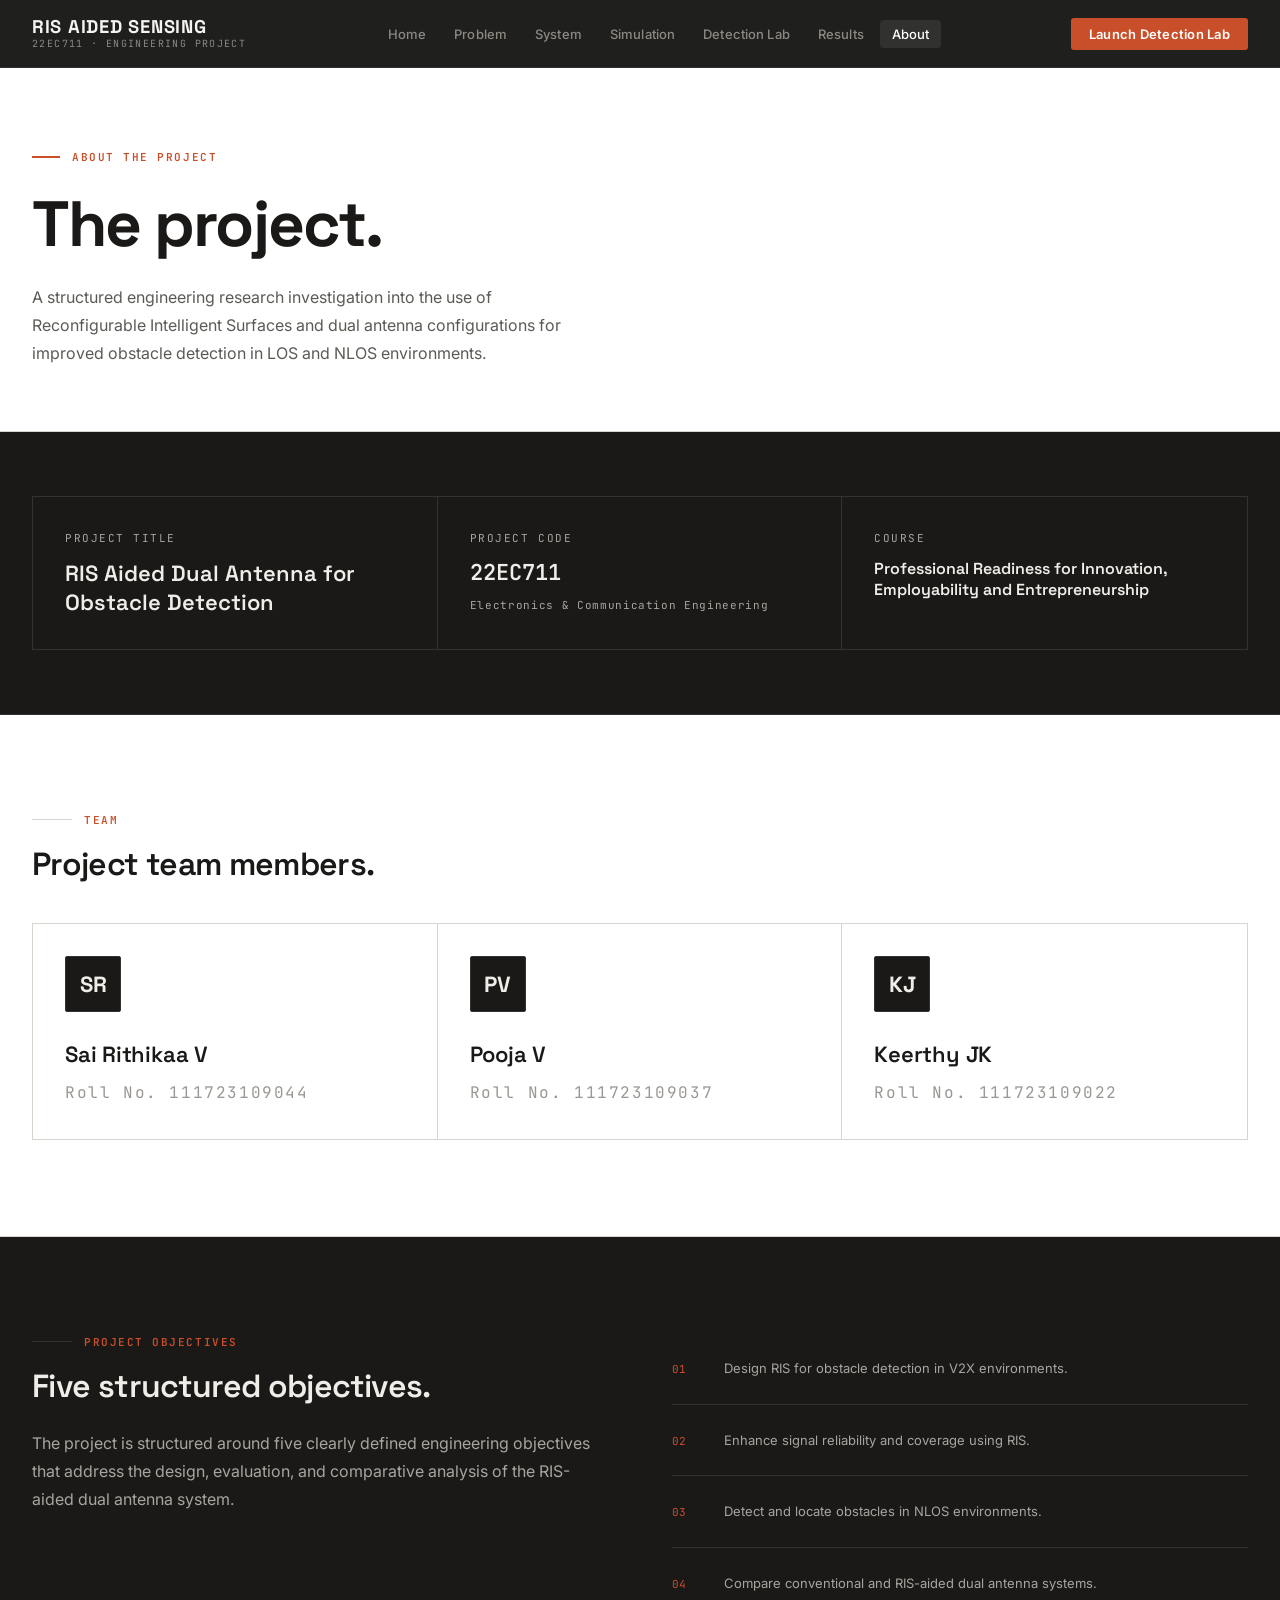
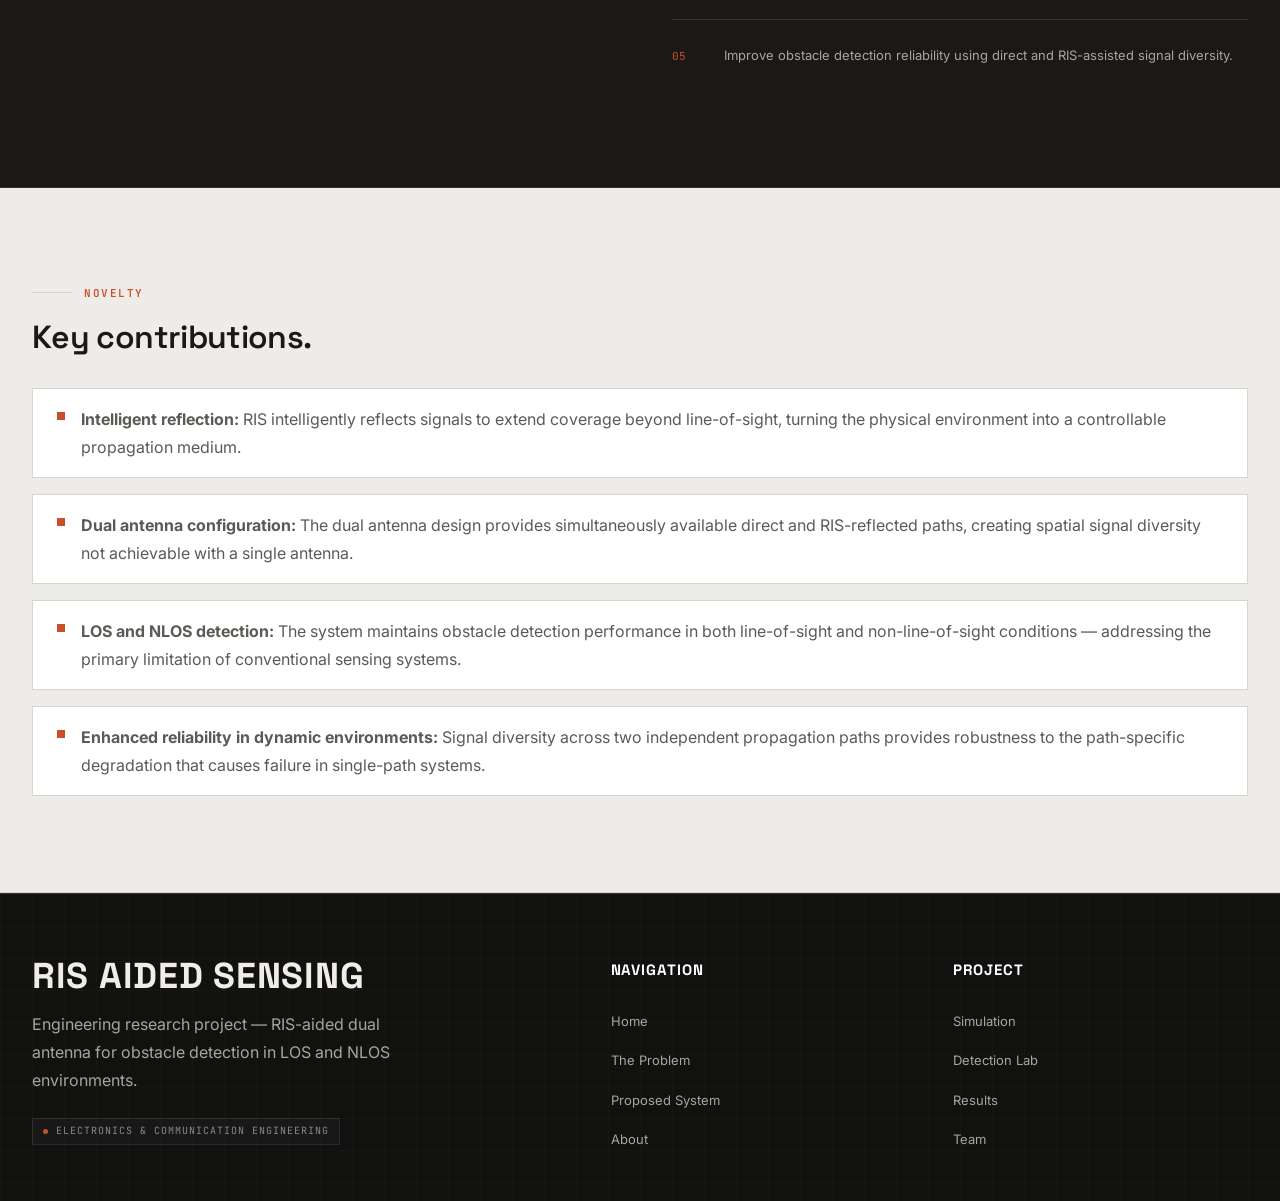
==== commit 5b238f96: "Refactor Detection Lab layout, alternate section themes, replace // separators, and polish workbench" ====
--- a/about.html
+++ b/about.html
@@ -153,54 +153,6 @@
       line-height: 1.75;
     }
 
-    /* References */
-    .refs-section {
-      background: var(--c-bg);
-      border-bottom: 1px solid var(--c-border);
-    }
-
-    .ref-item {
-      display: grid;
-      grid-template-columns: 40px 1fr;
-      gap: var(--sp-4);
-      padding-block: var(--sp-6);
-      border-bottom: 1px solid var(--c-border);
-    }
-
-    .ref-item:last-child { border-bottom: none; }
-
-    .ref-num {
-      font-family: var(--font-mono);
-      font-size: var(--text-sm);
-      font-weight: 600;
-      color: var(--c-accent);
-      padding-top: 2px;
-    }
-
-    .ref-content {}
-
-    .ref-authors {
-      font-size: var(--text-sm);
-      color: var(--c-text-muted);
-      margin-bottom: 4px;
-    }
-
-    .ref-title {
-      font-family: var(--font-display);
-      font-size: var(--text-base);
-      font-weight: 600;
-      color: var(--c-text);
-      margin-bottom: 4px;
-      line-height: 1.45;
-    }
-
-    .ref-venue {
-      font-family: var(--font-mono);
-      font-size: var(--text-xs);
-      color: var(--c-text-faint);
-      letter-spacing: 0.06em;
-    }
-
     @media (max-width: 900px) {
       .project-info-grid { grid-template-columns: 1fr; }
       .pinfo-cell { border-right: none; border-bottom: 1px solid var(--c-border-dark); }
@@ -208,7 +160,6 @@
       .team-grid { grid-template-columns: 1fr; }
       .team-card { border-right: none; border-bottom: 1px solid var(--c-border); }
       .team-card:last-child { border-bottom: none; }
-      .ref-item { grid-template-columns: 32px 1fr; }
     }
   </style>
 </head>
@@ -254,7 +205,7 @@
   <div class="container">
     <div class="eyebrow">
       <div class="eyebrow-bar"></div>
-      <span class="label-accent">About / References</span>
+      <span class="label-accent">About the Project</span>
     </div>
     <h1 class="heading-display" id="about-hero-heading" style="margin-bottom:var(--sp-6);">
       The project.
@@ -403,99 +354,6 @@
   </div>
 </section>
 
-<!-- REFERENCES -->
-<section class="refs-section section theme-dark" id="references" aria-labelledby="refs-heading">
-  <div class="container">
-    <div class="section-eyebrow reveal">
-      <div class="section-eyebrow-line"></div>
-      <span class="label-accent">IEEE References</span>
-    </div>
-    <h2 class="heading-md reveal" id="refs-heading" style="margin-bottom:var(--sp-10);">
-      Research foundation.
-    </h2>
-
-    <div>
-      <div class="ref-item reveal">
-        <span class="ref-num">[1]</span>
-        <div class="ref-content">
-          <p class="ref-authors">E. Basar, M. Di Renzo, J. de Rosny, M.-S. Alouini, and R. Zhang,</p>
-          <p class="ref-title">"Wireless Communications Through Reconfigurable Intelligent Surfaces,"</p>
-          <p class="ref-venue">IEEE Access, vol. 7, pp. 116753–116773, 2019.</p>
-        </div>
-      </div>
-
-      <div class="ref-item reveal">
-        <span class="ref-num">[2]</span>
-        <div class="ref-content">
-          <p class="ref-authors">Q. Wu and R. Zhang,</p>
-          <p class="ref-title">"Intelligent Reflecting Surface Aided Wireless Communications for IoT,"</p>
-          <p class="ref-venue">IEEE Internet of Things Journal, vol. 7, no. 5, pp. 3828–3840, 2020.</p>
-        </div>
-      </div>
-
-      <div class="ref-item reveal">
-        <span class="ref-num">[3]</span>
-        <div class="ref-content">
-          <p class="ref-authors">H. Zhang, D. Li, S. Long, and Z. Han,</p>
-          <p class="ref-title">"RIS-Assisted Dual-Antenna Systems for Improved Sensing Performance,"</p>
-          <p class="ref-venue">IEEE Wireless Communications Letters, vol. 10, no. 3, pp. 474–478, 2021.</p>
-        </div>
-      </div>
-
-      <div class="ref-item reveal">
-        <span class="ref-num">[4]</span>
-        <div class="ref-content">
-          <p class="ref-authors">W. He, K. Yu, Y. Chen, and Y. Li,</p>
-          <p class="ref-title">"RIS Enhanced Radar Systems: A Survey,"</p>
-          <p class="ref-venue">IEEE Sensors Journal, vol. 22, no. 12, pp. 11564–11578, 2022.</p>
-        </div>
-      </div>
-
-      <div class="ref-item reveal">
-        <span class="ref-num">[5]</span>
-        <div class="ref-content">
-          <p class="ref-authors">J. Li, X. Mu, Y. Liu, and L. Guo,</p>
-          <p class="ref-title">"Reconfigurable Intelligent Surface Aided Sensing: Challenges and Opportunities,"</p>
-          <p class="ref-venue">IEEE Communications Surveys &amp; Tutorials, vol. 25, no. 1, pp. 100–124, 2023.</p>
-        </div>
-      </div>
-    </div>
-  </div>
-</section>
-
-<!-- Technical Transparency Note -->
-<section style="background:var(--c-bg-alt);border-top:1px solid var(--c-border);border-bottom:1px solid var(--c-border);padding-block:var(--sp-12);" class="theme-light">
-  <div class="container">
-    <div class="section-eyebrow reveal">
-      <div class="section-eyebrow-line"></div>
-      <span class="label-accent">Technical Transparency</span>
-    </div>
-    <h2 class="heading-sm reveal" style="margin-bottom:var(--sp-6);">Visualization & Data Disclosure</h2>
-    <div class="grid-2 reveal" style="gap:var(--sp-8);">
-      <div>
-        <h3 style="font-family:var(--font-display);font-size:var(--text-base);font-weight:600;color:var(--c-text);margin-bottom:var(--sp-3);">What is real project information</h3>
-        <ul style="display:flex;flex-direction:column;gap:var(--sp-2);">
-          <li style="font-size:var(--text-sm);color:var(--c-text-muted);display:flex;gap:var(--sp-2);"><span style="color:var(--c-signal);">✓</span> Design parameters (frequency, substrate, dimensions)</li>
-          <li style="font-size:var(--text-sm);color:var(--c-text-muted);display:flex;gap:var(--sp-2);"><span style="color:var(--c-signal);">✓</span> Team names and roll numbers</li>
-          <li style="font-size:var(--text-sm);color:var(--c-text-muted);display:flex;gap:var(--sp-2);"><span style="color:var(--c-signal);">✓</span> Project objectives and novelty points</li>
-          <li style="font-size:var(--text-sm);color:var(--c-text-muted);display:flex;gap:var(--sp-2);"><span style="color:var(--c-signal);">✓</span> Reference design values (S11 &lt; −30 dB, S21 ≈ −3 dB)</li>
-          <li style="font-size:var(--text-sm);color:var(--c-text-muted);display:flex;gap:var(--sp-2);"><span style="color:var(--c-signal);">✓</span> IEEE references</li>
-        </ul>
-      </div>
-      <div>
-        <h3 style="font-family:var(--font-display);font-size:var(--text-base);font-weight:600;color:var(--c-text);margin-bottom:var(--sp-3);">What is illustrative / reference</h3>
-        <ul style="display:flex;flex-direction:column;gap:var(--sp-2);">
-          <li style="font-size:var(--text-sm);color:var(--c-text-muted);display:flex;gap:var(--sp-2);"><span style="color:var(--c-accent);">◦</span> All S-parameter plots (generated from design parameters)</li>
-          <li style="font-size:var(--text-sm);color:var(--c-text-muted);display:flex;gap:var(--sp-2);"><span style="color:var(--c-accent);">◦</span> System architecture diagrams (conceptual)</li>
-          <li style="font-size:var(--text-sm);color:var(--c-text-muted);display:flex;gap:var(--sp-2);"><span style="color:var(--c-accent);">◦</span> Application scene illustrations</li>
-          <li style="font-size:var(--text-sm);color:var(--c-text-muted);display:flex;gap:var(--sp-2);"><span style="color:var(--c-accent);">◦</span> Detection Lab behavior (demonstrative logic)</li>
-          <li style="font-size:var(--text-sm);color:var(--c-text-muted);display:flex;gap:var(--sp-2);"><span style="color:var(--c-accent);">◦</span> RIS phase state visualization</li>
-        </ul>
-      </div>
-    </div>
-  </div>
-</section>
-
 <!-- FOOTER -->
 <footer class="site-footer" role="contentinfo">
   <div class="container footer-main-container">
